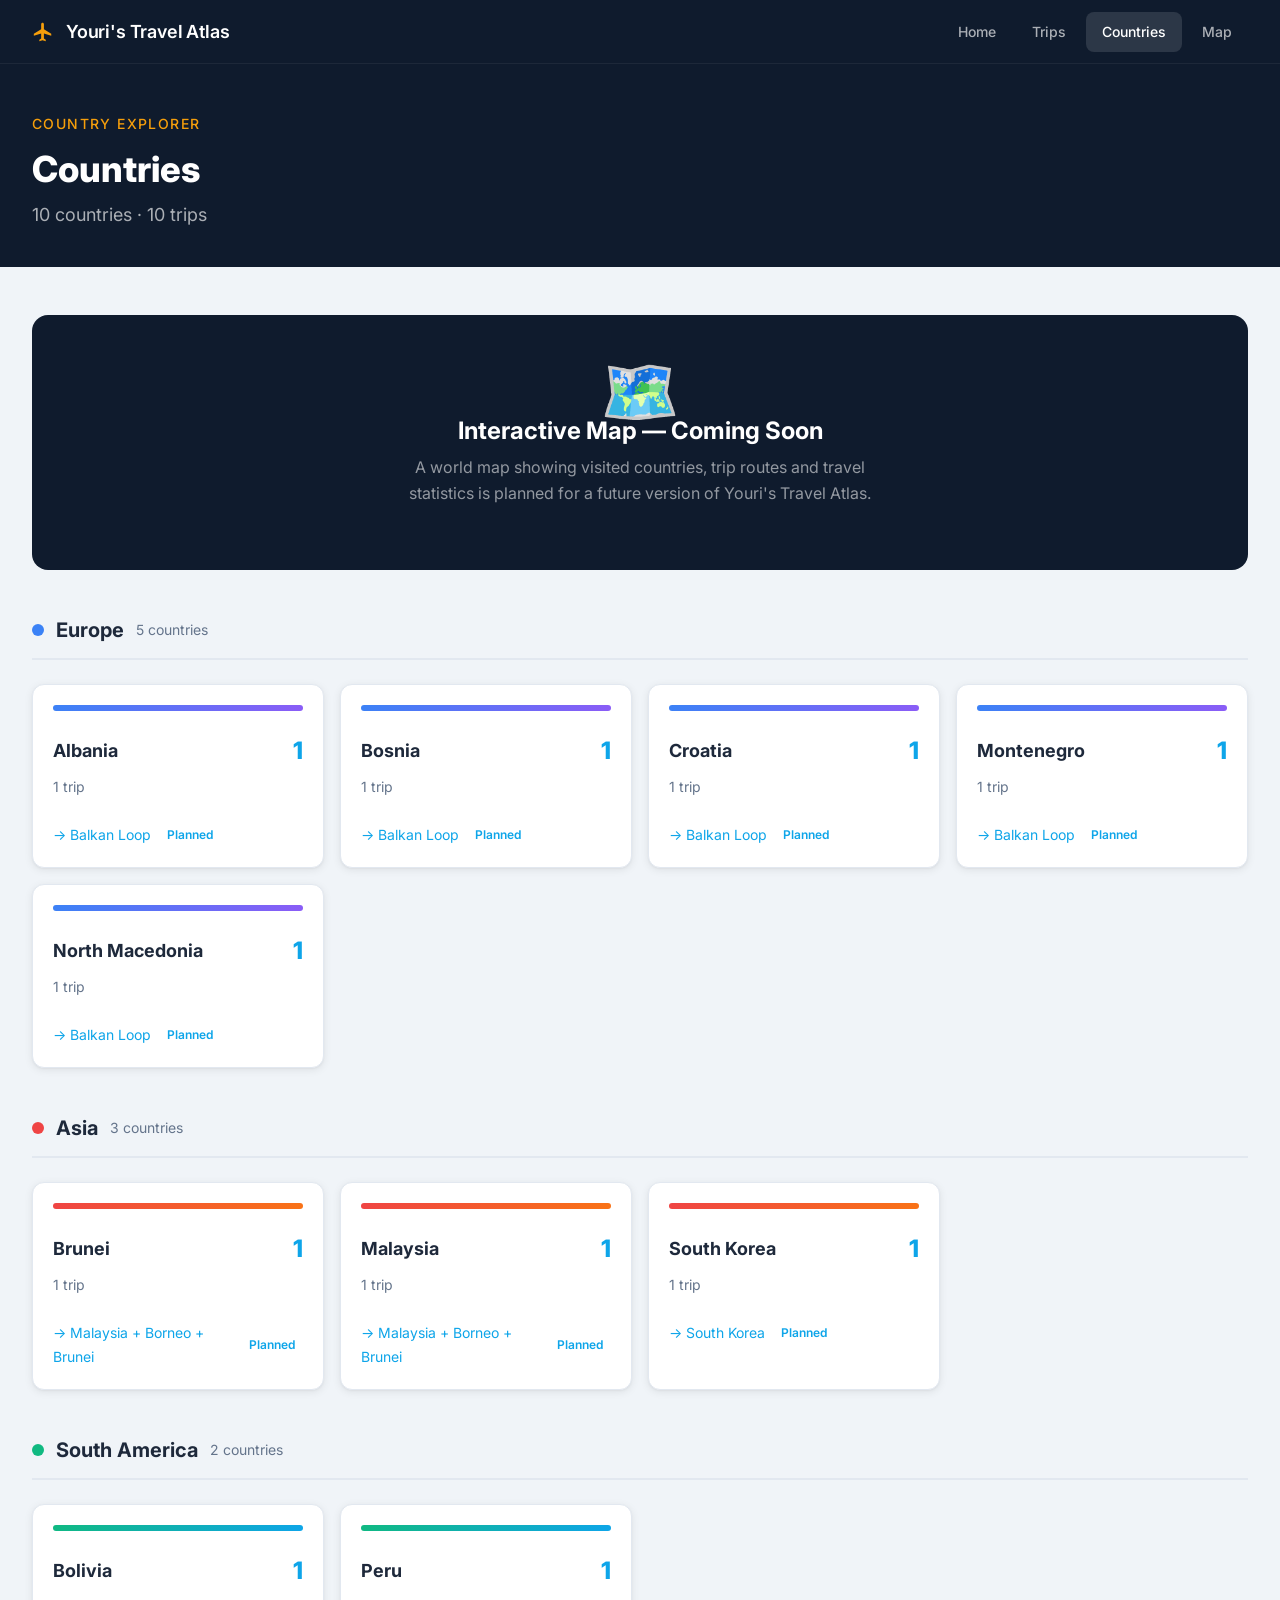
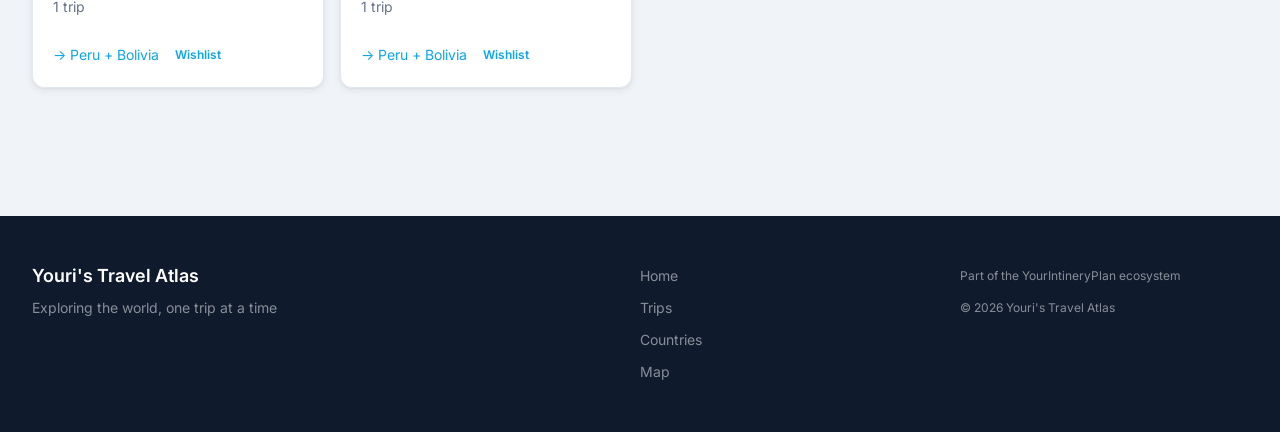
==== countries.html @ 41c8af6f "feat: initial release — Youri's Travel Atlas v1 Complete travel dashboard built with vanilla HTML/CS" ====
<!DOCTYPE html>
<html lang="nl">
<head>
  <meta charset="UTF-8">
  <meta name="viewport" content="width=device-width, initial-scale=1.0">
  <title>Countries | Youri's Travel Atlas</title>
  <meta name="description" content="Every country Youri has visited or is planning to visit.">

  <link rel="preconnect" href="https://fonts.googleapis.com">
  <link rel="preconnect" href="https://fonts.gstatic.com" crossorigin>
  <link href="https://fonts.googleapis.com/css2?family=Inter:wght@300;400;500;600;700;800&display=swap" rel="stylesheet">

  <link rel="stylesheet" href="css/variables.css">
  <link rel="stylesheet" href="css/base.css">
  <link rel="stylesheet" href="css/components.css">
  <link rel="stylesheet" href="css/pages/countries.css">
</head>
<body>

  <main>
    <div class="page-header">
      <div class="page-header-inner">
        <div class="page-header-label">Country Explorer</div>
        <h1 class="page-header-title">Countries</h1>
        <p class="page-header-subtitle" id="countriesStats">Loading…</p>
      </div>
    </div>

    <div class="countries-section">
      <div class="countries-inner">

        <!-- Map placeholder — future: interactive world map -->
        <div class="map-placeholder">
          <div class="map-placeholder-icon">🗺️</div>
          <div class="map-placeholder-title">Interactive Map — Coming Soon</div>
          <p class="map-placeholder-text">
            A world map showing visited countries, trip routes and travel statistics
            is planned for a future version of Youri's Travel Atlas.
          </p>
        </div>

        <div id="countriesContent">
          <div class="loading-spinner"><div class="spinner"></div><p>Loading countries…</p></div>
        </div>

      </div>
    </div>
  </main>

  <script src="js/config/users.js"></script>
  <script src="js/data/csvParser.js"></script>
  <script src="js/data/dataService.js"></script>
  <script src="js/utils/helpers.js"></script>
  <script src="js/components/navbar.js"></script>
  <script src="js/components/footer.js"></script>
  <script src="js/pages/countries.js"></script>
</body>
</html>
---- css/variables.css ----
:root {
  /* === BRAND PALETTE === */
  --atlas-navy:        #0f1b2d;
  --atlas-navy-mid:    #1e3a5f;
  --atlas-navy-light:  #2d527a;
  --atlas-blue:        #0ea5e9;
  --atlas-blue-dark:   #0284c7;
  --atlas-blue-light:  #e0f2fe;
  --atlas-gold:        #f59e0b;
  --atlas-gold-dark:   #d97706;
  --atlas-gold-light:  #fef3c7;

  /* === NEUTRALS === */
  --atlas-white:       #ffffff;
  --atlas-bg:          #f0f4f8;
  --atlas-bg-alt:      #e8eef5;
  --atlas-card:        #ffffff;
  --atlas-text:        #1e293b;
  --atlas-text-muted:  #64748b;
  --atlas-text-light:  #94a3b8;
  --atlas-border:      #e2e8f0;
  --atlas-border-dark: #cbd5e1;

  /* === STATUS COLORS === */
  --status-completed:  #10b981;
  --status-planned:    #0ea5e9;
  --status-booked:     #8b5cf6;
  --status-wishlist:   #f59e0b;
  --status-cancelled:  #ef4444;
  --status-in-progress:#f97316;

  /* === CONTINENT GRADIENTS === */
  --grad-asia:      linear-gradient(135deg, #ef4444 0%, #f97316 100%);
  --grad-europe:    linear-gradient(135deg, #3b82f6 0%, #8b5cf6 100%);
  --grad-americas:  linear-gradient(135deg, #10b981 0%, #0ea5e9 100%);
  --grad-africa:    linear-gradient(135deg, #f59e0b 0%, #ef4444 100%);
  --grad-oceania:   linear-gradient(135deg, #0ea5e9 0%, #6366f1 100%);
  --grad-other:     linear-gradient(135deg, #64748b 0%, #475569 100%);

  /* === SHADOWS === */
  --shadow-xs:  0 1px 2px 0 rgb(0 0 0 / 0.05);
  --shadow-sm:  0 1px 3px 0 rgb(0 0 0 / 0.1), 0 1px 2px -1px rgb(0 0 0 / 0.1);
  --shadow-md:  0 4px 6px -1px rgb(0 0 0 / 0.1), 0 2px 4px -2px rgb(0 0 0 / 0.1);
  --shadow-lg:  0 10px 15px -3px rgb(0 0 0 / 0.1), 0 4px 6px -4px rgb(0 0 0 / 0.1);
  --shadow-xl:  0 20px 25px -5px rgb(0 0 0 / 0.1), 0 8px 10px -6px rgb(0 0 0 / 0.1);
  --shadow-card:0 2px 8px 0 rgb(0 0 0 / 0.08), 0 1px 2px 0 rgb(0 0 0 / 0.04);

  /* === SPACING === */
  --sp-1: 0.25rem;  --sp-2: 0.5rem;   --sp-3: 0.75rem;
  --sp-4: 1rem;     --sp-5: 1.25rem;  --sp-6: 1.5rem;
  --sp-8: 2rem;     --sp-10: 2.5rem;  --sp-12: 3rem;
  --sp-16: 4rem;    --sp-20: 5rem;    --sp-24: 6rem;

  /* === TYPOGRAPHY === */
  --font-sans: 'Inter', -apple-system, BlinkMacSystemFont, 'Segoe UI', sans-serif;
  --fs-xs:   0.75rem;   --lh-xs:   1rem;
  --fs-sm:   0.875rem;  --lh-sm:   1.25rem;
  --fs-base: 1rem;      --lh-base: 1.5rem;
  --fs-lg:   1.125rem;  --lh-lg:   1.75rem;
  --fs-xl:   1.25rem;   --lh-xl:   1.75rem;
  --fs-2xl:  1.5rem;    --lh-2xl:  2rem;
  --fs-3xl:  1.875rem;  --lh-3xl:  2.25rem;
  --fs-4xl:  2.25rem;   --lh-4xl:  2.5rem;
  --fs-5xl:  3rem;      --lh-5xl:  1;
  --fw-normal: 400; --fw-medium: 500;
  --fw-semi: 600;   --fw-bold: 700; --fw-xbold: 800;

  /* === BORDER RADIUS === */
  --r-sm:   0.25rem; --r-md: 0.375rem; --r-lg: 0.5rem;
  --r-xl:   0.75rem; --r-2xl: 1rem;    --r-3xl: 1.5rem;
  --r-full: 9999px;

  /* === TRANSITIONS === */
  --t-fast: 120ms ease;
  --t-base: 200ms ease;
  --t-slow: 350ms ease;

  /* === LAYOUT === */
  --container-max: 1280px;
  --container-pad: clamp(1rem, 4vw, 2rem);
  --navbar-h: 64px;
}
---- css/base.css ----
*, *::before, *::after { box-sizing: border-box; margin: 0; padding: 0; }

html {
  font-size: 16px;
  scroll-behavior: smooth;
  -webkit-text-size-adjust: 100%;
}

body {
  font-family: var(--font-sans);
  font-size: var(--fs-base);
  line-height: var(--lh-base);
  color: var(--atlas-text);
  background: var(--atlas-bg);
  min-height: 100vh;
  display: flex;
  flex-direction: column;
  padding-top: var(--navbar-h);
}

main {
  flex: 1;
}

img, svg { display: block; max-width: 100%; }

a { color: inherit; text-decoration: none; }
a:hover { text-decoration: none; }

h1, h2, h3, h4, h5, h6 {
  font-weight: var(--fw-bold);
  line-height: 1.2;
  color: var(--atlas-text);
}

h1 { font-size: var(--fs-4xl); }
h2 { font-size: var(--fs-3xl); }
h3 { font-size: var(--fs-2xl); }
h4 { font-size: var(--fs-xl); }
h5 { font-size: var(--fs-lg); }
h6 { font-size: var(--fs-base); }

p { line-height: var(--lh-base); }

ul, ol { list-style: none; }

button {
  font-family: inherit;
  cursor: pointer;
  border: none;
  background: none;
}

input, select, textarea {
  font-family: inherit;
  font-size: var(--fs-base);
}

/* === CONTAINER === */
.container {
  width: 100%;
  max-width: var(--container-max);
  margin-inline: auto;
  padding-inline: var(--container-pad);
}

/* === SECTION === */
.section {
  padding-block: var(--sp-16);
}

.section-sm {
  padding-block: var(--sp-10);
}

.section-header {
  margin-bottom: var(--sp-10);
}

.section-title {
  font-size: var(--fs-3xl);
  font-weight: var(--fw-xbold);
  color: var(--atlas-text);
  margin-bottom: var(--sp-2);
}

.section-subtitle {
  font-size: var(--fs-lg);
  color: var(--atlas-text-muted);
}

/* === LOADING === */
.loading-spinner {
  display: flex;
  flex-direction: column;
  align-items: center;
  justify-content: center;
  gap: var(--sp-4);
  padding: var(--sp-16);
  color: var(--atlas-text-muted);
}

.spinner {
  width: 40px;
  height: 40px;
  border: 3px solid var(--atlas-border);
  border-top-color: var(--atlas-blue);
  border-radius: var(--r-full);
  animation: spin 0.8s linear infinite;
}

@keyframes spin {
  to { transform: rotate(360deg); }
}

/* === ERROR / EMPTY === */
.error-message,
.empty-message {
  display: flex;
  flex-direction: column;
  align-items: center;
  gap: var(--sp-3);
  padding: var(--sp-16);
  text-align: center;
  color: var(--atlas-text-muted);
}

.error-message { color: #dc2626; }

.error-icon,
.empty-icon {
  font-size: 2.5rem;
}

/* === UTILITY === */
.sr-only {
  position: absolute; width: 1px; height: 1px;
  padding: 0; margin: -1px; overflow: hidden;
  clip: rect(0,0,0,0); white-space: nowrap; border-width: 0;
}

.text-muted { color: var(--atlas-text-muted); }
.text-light { color: var(--atlas-text-light); }
.text-center { text-align: center; }
.font-bold { font-weight: var(--fw-bold); }
.font-semi { font-weight: var(--fw-semi); }

.grid-2 { display: grid; grid-template-columns: repeat(2, 1fr); gap: var(--sp-6); }
.grid-3 { display: grid; grid-template-columns: repeat(3, 1fr); gap: var(--sp-6); }
.grid-4 { display: grid; grid-template-columns: repeat(4, 1fr); gap: var(--sp-6); }

@media (max-width: 1024px) {
  .grid-4 { grid-template-columns: repeat(2, 1fr); }
  .grid-3 { grid-template-columns: repeat(2, 1fr); }
}

@media (max-width: 640px) {
  .grid-4, .grid-3, .grid-2 { grid-template-columns: 1fr; }
}

/* === FADE IN ANIMATION === */
@keyframes fadeInUp {
  from { opacity: 0; transform: translateY(16px); }
  to   { opacity: 1; transform: translateY(0); }
}

.fade-in {
  animation: fadeInUp 0.4s ease both;
}

.fade-in-delay-1 { animation-delay: 0.1s; }
.fade-in-delay-2 { animation-delay: 0.2s; }
.fade-in-delay-3 { animation-delay: 0.3s; }
---- css/components.css ----
/* === NAVBAR === */
.navbar {
  position: fixed;
  top: 0; left: 0; right: 0;
  height: var(--navbar-h);
  background: var(--atlas-navy);
  z-index: 100;
  border-bottom: 1px solid rgb(255 255 255 / 0.06);
}

.nav-container {
  max-width: var(--container-max);
  margin-inline: auto;
  padding-inline: var(--container-pad);
  height: 100%;
  display: flex;
  align-items: center;
  justify-content: space-between;
  gap: var(--sp-8);
}

.nav-brand {
  display: flex;
  align-items: center;
  gap: var(--sp-3);
  color: var(--atlas-white);
  text-decoration: none;
  flex-shrink: 0;
}

.nav-logo {
  width: 22px;
  height: 22px;
  color: var(--atlas-gold);
}

.nav-title {
  font-size: var(--fs-lg);
  font-weight: var(--fw-semi);
  letter-spacing: -0.01em;
  color: var(--atlas-white);
}

.nav-menu {
  display: flex;
  align-items: center;
  gap: var(--sp-1);
}

.nav-link {
  padding: var(--sp-2) var(--sp-4);
  border-radius: var(--r-lg);
  font-size: var(--fs-sm);
  font-weight: var(--fw-medium);
  color: rgb(255 255 255 / 0.65);
  transition: color var(--t-fast), background var(--t-fast);
}

.nav-link:hover {
  color: var(--atlas-white);
  background: rgb(255 255 255 / 0.08);
}

.nav-link.active {
  color: var(--atlas-white);
  background: rgb(255 255 255 / 0.12);
}

.nav-toggle {
  display: none;
  flex-direction: column;
  gap: 5px;
  padding: var(--sp-2);
  cursor: pointer;
}

.nav-toggle span {
  display: block;
  width: 22px;
  height: 2px;
  background: var(--atlas-white);
  border-radius: var(--r-full);
  transition: transform var(--t-base), opacity var(--t-base);
}

.nav-toggle.open span:nth-child(1) { transform: translateY(7px) rotate(45deg); }
.nav-toggle.open span:nth-child(2) { opacity: 0; }
.nav-toggle.open span:nth-child(3) { transform: translateY(-7px) rotate(-45deg); }

@media (max-width: 640px) {
  .nav-toggle { display: flex; }
  .nav-menu {
    display: none;
    position: absolute;
    top: var(--navbar-h);
    left: 0; right: 0;
    background: var(--atlas-navy);
    flex-direction: column;
    align-items: stretch;
    padding: var(--sp-3) var(--sp-4) var(--sp-4);
    border-top: 1px solid rgb(255 255 255 / 0.06);
    gap: var(--sp-1);
  }
  .nav-menu.open { display: flex; }
  .nav-link { padding: var(--sp-3) var(--sp-4); }
}

/* === FOOTER === */
.footer {
  background: var(--atlas-navy);
  color: rgb(255 255 255 / 0.5);
  margin-top: auto;
}

.footer-container {
  max-width: var(--container-max);
  margin-inline: auto;
  padding: var(--sp-12) var(--container-pad);
  display: grid;
  grid-template-columns: 2fr 1fr 1fr;
  gap: var(--sp-8);
}

.footer-title {
  font-size: var(--fs-lg);
  font-weight: var(--fw-semi);
  color: var(--atlas-white);
  display: block;
  margin-bottom: var(--sp-2);
}

.footer-tagline { font-size: var(--fs-sm); }

.footer-links {
  display: flex;
  flex-direction: column;
  gap: var(--sp-2);
}

.footer-links a {
  font-size: var(--fs-sm);
  color: rgb(255 255 255 / 0.5);
  transition: color var(--t-fast);
}

.footer-links a:hover { color: var(--atlas-white); }

.footer-meta { font-size: var(--fs-xs); }
.footer-copy { margin-top: var(--sp-2); }

@media (max-width: 768px) {
  .footer-container { grid-template-columns: 1fr; gap: var(--sp-6); }
}

/* === BADGE === */
.badge {
  display: inline-flex;
  align-items: center;
  gap: var(--sp-1);
  padding: 3px var(--sp-2);
  border-radius: var(--r-full);
  font-size: var(--fs-xs);
  font-weight: var(--fw-semi);
  line-height: 1;
  white-space: nowrap;
}

.badge-status-completed { background: #d1fae5; color: #065f46; }
.badge-status-planned   { background: #e0f2fe; color: #075985; }
.badge-status-booked    { background: #ede9fe; color: #4c1d95; }
.badge-status-wishlist  { background: #fef3c7; color: #78350f; }
.badge-status-cancelled { background: #fee2e2; color: #7f1d1d; }
.badge-status-in-progress { background: #ffedd5; color: #7c2d12; }

.badge-continent {
  background: var(--atlas-blue-light);
  color: var(--atlas-blue-dark);
}

.badge-type {
  background: var(--atlas-bg-alt);
  color: var(--atlas-text-muted);
}

/* === BUTTON === */
.btn {
  display: inline-flex;
  align-items: center;
  gap: var(--sp-2);
  padding: var(--sp-3) var(--sp-5);
  border-radius: var(--r-lg);
  font-size: var(--fs-sm);
  font-weight: var(--fw-medium);
  transition: all var(--t-base);
  cursor: pointer;
  white-space: nowrap;
}

.btn-primary {
  background: var(--atlas-blue);
  color: var(--atlas-white);
  border: 1px solid var(--atlas-blue);
}
.btn-primary:hover { background: var(--atlas-blue-dark); border-color: var(--atlas-blue-dark); }

.btn-outline {
  background: transparent;
  color: var(--atlas-text);
  border: 1px solid var(--atlas-border-dark);
}
.btn-outline:hover { background: var(--atlas-bg-alt); }

.btn-gold {
  background: var(--atlas-gold);
  color: var(--atlas-navy);
  border: 1px solid var(--atlas-gold);
  font-weight: var(--fw-semi);
}
.btn-gold:hover { background: var(--atlas-gold-dark); border-color: var(--atlas-gold-dark); }

.btn-ghost {
  background: transparent;
  color: var(--atlas-text-muted);
  border: 1px solid transparent;
}
.btn-ghost:hover { background: var(--atlas-bg-alt); color: var(--atlas-text); }

.btn-sm {
  padding: var(--sp-2) var(--sp-3);
  font-size: var(--fs-xs);
}

/* === CARD === */
.card {
  background: var(--atlas-card);
  border-radius: var(--r-2xl);
  box-shadow: var(--shadow-card);
  border: 1px solid var(--atlas-border);
  overflow: hidden;
  transition: transform var(--t-base), box-shadow var(--t-base);
}

.card:hover {
  transform: translateY(-2px);
  box-shadow: var(--shadow-lg);
}

.card-body {
  padding: var(--sp-6);
}

.card-header {
  padding: var(--sp-6) var(--sp-6) 0;
}

.card-footer {
  padding: 0 var(--sp-6) var(--sp-6);
  margin-top: var(--sp-4);
  border-top: 1px solid var(--atlas-border);
  padding-top: var(--sp-4);
}

/* === TRIP CARD === */
.trip-card {
  background: var(--atlas-card);
  border-radius: var(--r-2xl);
  box-shadow: var(--shadow-card);
  border: 1px solid var(--atlas-border);
  overflow: hidden;
  transition: transform var(--t-base), box-shadow var(--t-base);
  display: flex;
  flex-direction: column;
}

.trip-card:hover {
  transform: translateY(-3px);
  box-shadow: var(--shadow-xl);
}

.trip-card-banner {
  height: 130px;
  position: relative;
  display: flex;
  align-items: flex-end;
  padding: var(--sp-4);
}

.trip-card-banner-asia     { background: var(--grad-asia); }
.trip-card-banner-europe   { background: var(--grad-europe); }
.trip-card-banner-americas { background: var(--grad-americas); }
.trip-card-banner-africa   { background: var(--grad-africa); }
.trip-card-banner-oceania  { background: var(--grad-oceania); }
.trip-card-banner-other    { background: var(--grad-other); }

.trip-card-status {
  position: absolute;
  top: var(--sp-3);
  right: var(--sp-3);
}

.trip-card-body {
  padding: var(--sp-5);
  flex: 1;
  display: flex;
  flex-direction: column;
}

.trip-card-continent {
  font-size: var(--fs-xs);
  font-weight: var(--fw-semi);
  color: var(--atlas-text-light);
  text-transform: uppercase;
  letter-spacing: 0.08em;
  margin-bottom: var(--sp-2);
}

.trip-card-name {
  font-size: var(--fs-xl);
  font-weight: var(--fw-bold);
  color: var(--atlas-text);
  margin-bottom: var(--sp-3);
  line-height: 1.3;
}

.trip-card-meta {
  display: flex;
  flex-wrap: wrap;
  gap: var(--sp-2);
  margin-top: auto;
}

.trip-meta-item {
  display: flex;
  align-items: center;
  gap: 4px;
  font-size: var(--fs-sm);
  color: var(--atlas-text-muted);
}

.trip-meta-icon {
  font-size: 0.85em;
}

.trip-card-footer {
  padding: var(--sp-4) var(--sp-5);
  border-top: 1px solid var(--atlas-border);
  display: flex;
  align-items: center;
  justify-content: space-between;
  gap: var(--sp-3);
}

.trip-card-dates {
  font-size: var(--fs-xs);
  color: var(--atlas-text-muted);
}

/* === STAT CARD === */
.stat-card {
  background: var(--atlas-card);
  border-radius: var(--r-xl);
  padding: var(--sp-6);
  box-shadow: var(--shadow-card);
  border: 1px solid var(--atlas-border);
  text-align: center;
}

.stat-number {
  font-size: var(--fs-4xl);
  font-weight: var(--fw-xbold);
  color: var(--atlas-text);
  line-height: 1;
  margin-bottom: var(--sp-2);
}

.stat-number span {
  color: var(--atlas-blue);
}

.stat-label {
  font-size: var(--fs-sm);
  color: var(--atlas-text-muted);
  font-weight: var(--fw-medium);
}

/* === SEARCH & FILTER BAR === */
.filter-bar {
  background: var(--atlas-card);
  border-radius: var(--r-2xl);
  padding: var(--sp-5) var(--sp-6);
  box-shadow: var(--shadow-sm);
  border: 1px solid var(--atlas-border);
  display: flex;
  flex-wrap: wrap;
  gap: var(--sp-3);
  align-items: center;
  margin-bottom: var(--sp-8);
}

.search-input {
  flex: 1;
  min-width: 200px;
  padding: var(--sp-2) var(--sp-4);
  border: 1px solid var(--atlas-border);
  border-radius: var(--r-lg);
  font-size: var(--fs-sm);
  color: var(--atlas-text);
  background: var(--atlas-bg);
  transition: border-color var(--t-fast), box-shadow var(--t-fast);
}

.search-input:focus {
  outline: none;
  border-color: var(--atlas-blue);
  box-shadow: 0 0 0 3px rgb(14 165 233 / 0.1);
}

.filter-select {
  padding: var(--sp-2) var(--sp-4);
  border: 1px solid var(--atlas-border);
  border-radius: var(--r-lg);
  font-size: var(--fs-sm);
  color: var(--atlas-text);
  background: var(--atlas-bg);
  cursor: pointer;
  transition: border-color var(--t-fast);
}

.filter-select:focus {
  outline: none;
  border-color: var(--atlas-blue);
}

/* === TIMELINE === */
.timeline {
  position: relative;
  padding-left: var(--sp-8);
}

.timeline::before {
  content: '';
  position: absolute;
  left: 11px;
  top: 8px;
  bottom: 8px;
  width: 2px;
  background: var(--atlas-border);
}

.timeline-day {
  margin-bottom: var(--sp-8);
}

.timeline-day-header {
  display: flex;
  align-items: center;
  gap: var(--sp-3);
  margin-bottom: var(--sp-4);
  position: relative;
}

.timeline-dot {
  position: absolute;
  left: calc(var(--sp-8) * -1);
  width: 22px;
  height: 22px;
  border-radius: var(--r-full);
  background: var(--atlas-blue);
  border: 3px solid var(--atlas-white);
  box-shadow: 0 0 0 2px var(--atlas-blue);
}

.timeline-day-title {
  font-size: var(--fs-lg);
  font-weight: var(--fw-bold);
  color: var(--atlas-text);
}

.timeline-items {
  display: flex;
  flex-direction: column;
  gap: var(--sp-3);
}

.timeline-item {
  background: var(--atlas-card);
  border-radius: var(--r-xl);
  padding: var(--sp-4) var(--sp-5);
  border: 1px solid var(--atlas-border);
  display: flex;
  gap: var(--sp-4);
  align-items: flex-start;
  transition: box-shadow var(--t-fast);
}

.timeline-item:hover { box-shadow: var(--shadow-md); }

.timeline-item-icon {
  width: 36px;
  height: 36px;
  border-radius: var(--r-lg);
  background: var(--atlas-blue-light);
  display: flex;
  align-items: center;
  justify-content: center;
  font-size: 1rem;
  flex-shrink: 0;
}

.timeline-item-content { flex: 1; }

.timeline-item-name {
  font-weight: var(--fw-semi);
  color: var(--atlas-text);
  margin-bottom: var(--sp-1);
}

.timeline-item-meta {
  font-size: var(--fs-sm);
  color: var(--atlas-text-muted);
  display: flex;
  flex-wrap: wrap;
  gap: var(--sp-2);
}

/* === NOTE CARD === */
.note-card {
  background: var(--atlas-card);
  border-radius: var(--r-xl);
  padding: var(--sp-5);
  border: 1px solid var(--atlas-border);
  border-left: 4px solid var(--atlas-blue);
}

.note-card.priority-high   { border-left-color: #ef4444; }
.note-card.priority-medium { border-left-color: var(--atlas-gold); }
.note-card.priority-low    { border-left-color: #10b981; }

.note-card-title {
  font-size: var(--fs-base);
  font-weight: var(--fw-semi);
  color: var(--atlas-text);
  margin-bottom: var(--sp-2);
}

.note-card-text {
  font-size: var(--fs-sm);
  color: var(--atlas-text-muted);
  line-height: 1.6;
}

.note-card-meta {
  margin-top: var(--sp-3);
  display: flex;
  flex-wrap: wrap;
  gap: var(--sp-2);
  align-items: center;
  font-size: var(--fs-xs);
  color: var(--atlas-text-light);
}

/* === PAGE HEADER === */
.page-header {
  background: var(--atlas-navy);
  color: var(--atlas-white);
  padding: var(--sp-12) 0 var(--sp-10);
}

.page-header-inner {
  max-width: var(--container-max);
  margin-inline: auto;
  padding-inline: var(--container-pad);
}

.page-header-label {
  font-size: var(--fs-sm);
  font-weight: var(--fw-medium);
  color: var(--atlas-gold);
  text-transform: uppercase;
  letter-spacing: 0.1em;
  margin-bottom: var(--sp-3);
}

.page-header-title {
  font-size: var(--fs-4xl);
  font-weight: var(--fw-xbold);
  color: var(--atlas-white);
  margin-bottom: var(--sp-3);
}

.page-header-subtitle {
  font-size: var(--fs-lg);
  color: rgb(255 255 255 / 0.65);
}

/* === BACK LINK === */
.back-link {
  display: inline-flex;
  align-items: center;
  gap: var(--sp-2);
  font-size: var(--fs-sm);
  color: rgb(255 255 255 / 0.6);
  margin-bottom: var(--sp-6);
  transition: color var(--t-fast);
}

.back-link:hover { color: var(--atlas-white); }

/* === COUNTRY CARD === */
.country-card {
  background: var(--atlas-card);
  border-radius: var(--r-xl);
  padding: var(--sp-5);
  border: 1px solid var(--atlas-border);
  box-shadow: var(--shadow-card);
  display: flex;
  flex-direction: column;
  gap: var(--sp-3);
  transition: transform var(--t-base), box-shadow var(--t-base);
}

.country-card:hover {
  transform: translateY(-2px);
  box-shadow: var(--shadow-lg);
}

.country-card-name {
  font-size: var(--fs-lg);
  font-weight: var(--fw-bold);
  color: var(--atlas-text);
}

.country-card-meta {
  font-size: var(--fs-sm);
  color: var(--atlas-text-muted);
}

.country-trips-count {
  font-size: var(--fs-2xl);
  font-weight: var(--fw-xbold);
  color: var(--atlas-blue);
}

/* === TABS === */
.tabs {
  display: flex;
  gap: var(--sp-1);
  border-bottom: 2px solid var(--atlas-border);
  margin-bottom: var(--sp-8);
}

.tab {
  padding: var(--sp-3) var(--sp-5);
  font-size: var(--fs-sm);
  font-weight: var(--fw-medium);
  color: var(--atlas-text-muted);
  border-bottom: 2px solid transparent;
  margin-bottom: -2px;
  cursor: pointer;
  transition: color var(--t-fast), border-color var(--t-fast);
}

.tab:hover { color: var(--atlas-text); }

.tab.active {
  color: var(--atlas-blue);
  border-bottom-color: var(--atlas-blue);
}

/* === OVERVIEW GRID === */
.overview-grid {
  display: grid;
  grid-template-columns: repeat(auto-fit, minmax(160px, 1fr));
  gap: var(--sp-4);
  margin-bottom: var(--sp-8);
}

.overview-item {
  background: var(--atlas-bg);
  border-radius: var(--r-xl);
  padding: var(--sp-4);
  text-align: center;
}

.overview-item-label {
  font-size: var(--fs-xs);
  color: var(--atlas-text-muted);
  text-transform: uppercase;
  letter-spacing: 0.06em;
  font-weight: var(--fw-medium);
  margin-bottom: var(--sp-2);
}

.overview-item-value {
  font-size: var(--fs-xl);
  font-weight: var(--fw-bold);
  color: var(--atlas-text);
}

/* === RESPONSIVE HELPERS === */
@media (max-width: 768px) {
  .filter-bar { flex-direction: column; align-items: stretch; }
  .search-input { min-width: 0; }
  .page-header-title { font-size: var(--fs-3xl); }
}
---- css/pages/countries.css ----
.countries-section {
  padding: var(--sp-12) 0 var(--sp-20);
}

.countries-inner {
  max-width: var(--container-max);
  margin-inline: auto;
  padding-inline: var(--container-pad);
}

.continent-group {
  margin-bottom: var(--sp-12);
}

.continent-group-header {
  display: flex;
  align-items: center;
  gap: var(--sp-3);
  margin-bottom: var(--sp-6);
  padding-bottom: var(--sp-4);
  border-bottom: 2px solid var(--atlas-border);
}

.continent-group-title {
  font-size: var(--fs-xl);
  font-weight: var(--fw-bold);
  color: var(--atlas-text);
}

.continent-group-count {
  font-size: var(--fs-sm);
  color: var(--atlas-text-muted);
  font-weight: var(--fw-normal);
}

.continent-dot {
  width: 12px;
  height: 12px;
  border-radius: var(--r-full);
  flex-shrink: 0;
}

.continent-dot-asia     { background: #ef4444; }
.continent-dot-europe   { background: #3b82f6; }
.continent-dot-americas { background: #10b981; }
.continent-dot-africa   { background: #f59e0b; }
.continent-dot-oceania  { background: #8b5cf6; }
.continent-dot-other    { background: #64748b; }

.countries-grid {
  display: grid;
  grid-template-columns: repeat(auto-fill, minmax(240px, 1fr));
  gap: var(--sp-4);
}

.country-card-banner {
  height: 6px;
  border-radius: var(--r-full);
  margin-bottom: var(--sp-4);
}

.country-card-trips {
  display: flex;
  flex-direction: column;
  gap: var(--sp-2);
  margin-top: var(--sp-3);
}

.country-trip-link {
  font-size: var(--fs-sm);
  color: var(--atlas-blue);
  display: flex;
  align-items: center;
  gap: var(--sp-2);
  transition: color var(--t-fast);
}

.country-trip-link:hover { color: var(--atlas-blue-dark); }

.map-placeholder {
  background: var(--atlas-navy);
  border-radius: var(--r-2xl);
  padding: var(--sp-16);
  text-align: center;
  margin-bottom: var(--sp-12);
}

.map-placeholder-icon { font-size: 4rem; margin-bottom: var(--sp-4); }

.map-placeholder-title {
  font-size: var(--fs-2xl);
  font-weight: var(--fw-bold);
  color: var(--atlas-white);
  margin-bottom: var(--sp-3);
}

.map-placeholder-text {
  color: rgb(255 255 255 / 0.55);
  max-width: 480px;
  margin-inline: auto;
  line-height: 1.6;
}
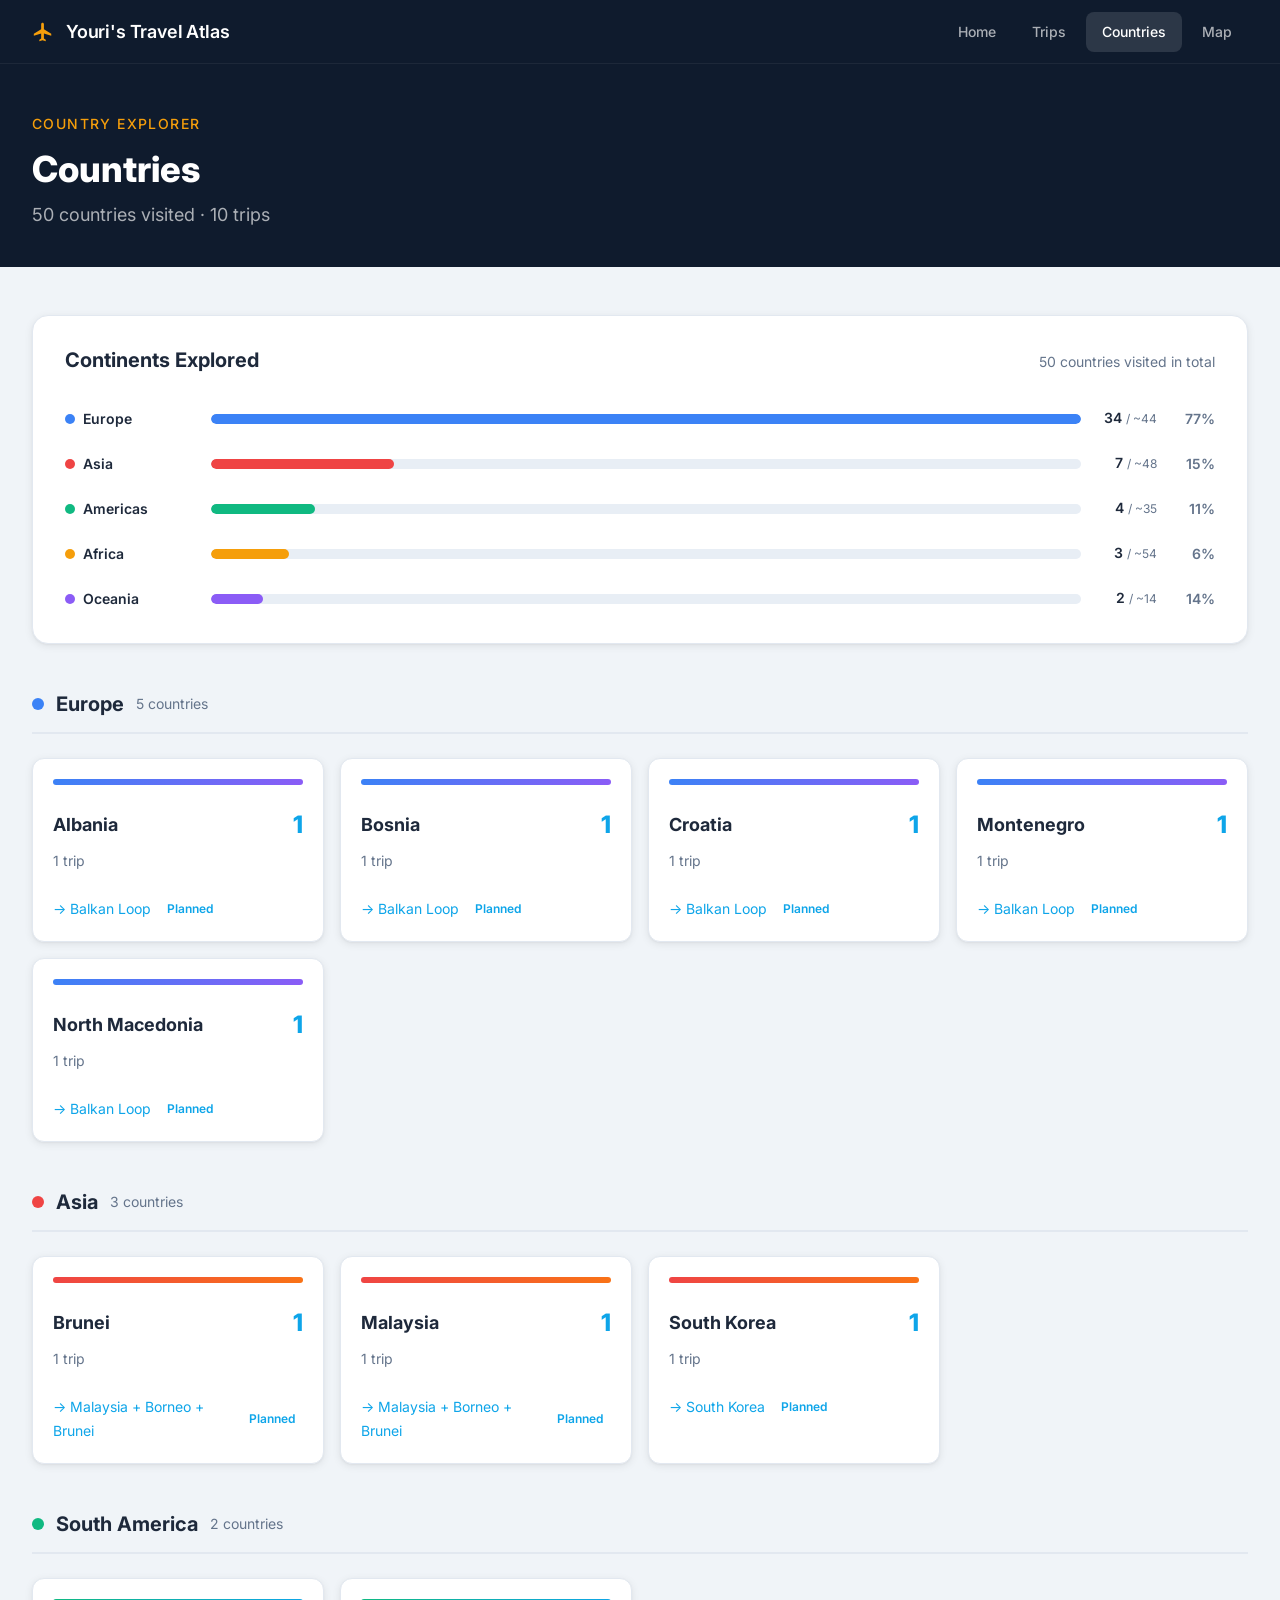
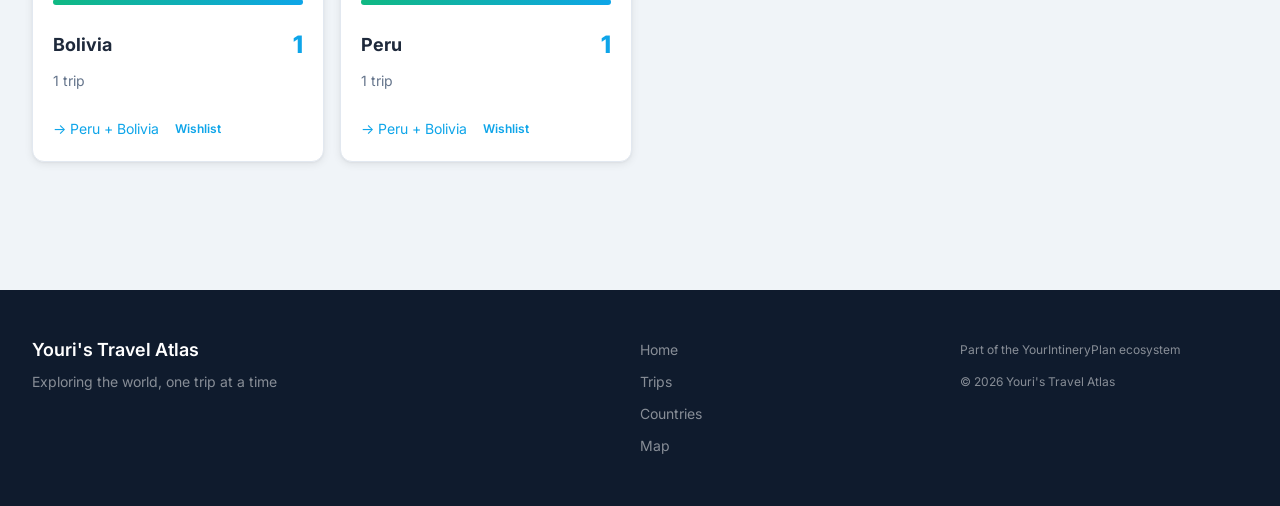
==== commit 90669966: "feat: structural improvements — timeline view, continent breakdown, priority list - Trips page: Grid" ====
--- a/countries.html
+++ b/countries.html
@@ -29,15 +29,7 @@
     <div class="countries-section">
       <div class="countries-inner">
 
-        <!-- Map placeholder — future: interactive world map -->
-        <div class="map-placeholder">
-          <div class="map-placeholder-icon">🗺️</div>
-          <div class="map-placeholder-title">Interactive Map — Coming Soon</div>
-          <p class="map-placeholder-text">
-            A world map showing visited countries, trip routes and travel statistics
-            is planned for a future version of Youri's Travel Atlas.
-          </p>
-        </div>
+        <div id="continentBreakdown"></div>
 
         <div id="countriesContent">
           <div class="loading-spinner"><div class="spinner"></div><p>Loading countries…</p></div>
--- a/css/components.css
+++ b/css/components.css
@@ -4,7 +4,7 @@
   top: 0; left: 0; right: 0;
   height: var(--navbar-h);
   background: var(--atlas-navy);
-  z-index: 100;
+  z-index: 1100;
   border-bottom: 1px solid rgb(255 255 255 / 0.06);
 }
 
@@ -278,11 +278,34 @@
 }
 
 .trip-card-banner {
-  height: 130px;
+  height: 160px;
   position: relative;
   display: flex;
   align-items: flex-end;
   padding: var(--sp-4);
+  overflow: hidden;
+}
+
+.trip-card-banner-img {
+  background-size: cover;
+  background-position: center;
+}
+
+.trip-card-banner-overlay {
+  position: absolute;
+  inset: 0;
+  background: linear-gradient(to top, rgba(0,0,0,0.45) 0%, rgba(0,0,0,0.08) 100%);
+  pointer-events: none;
+}
+
+.trip-card-flag {
+  position: absolute;
+  bottom: var(--sp-3);
+  left: var(--sp-4);
+  font-size: 2rem;
+  line-height: 1;
+  filter: drop-shadow(0 2px 6px rgba(0,0,0,0.4));
+  z-index: 1;
 }
 
 .trip-card-banner-asia     { background: var(--grad-asia); }
@@ -296,6 +319,7 @@
   position: absolute;
   top: var(--sp-3);
   right: var(--sp-3);
+  z-index: 1;
 }
 
 .trip-card-body {
--- a/css/pages/countries.css
+++ b/css/pages/countries.css
@@ -77,26 +77,102 @@
 
 .country-trip-link:hover { color: var(--atlas-blue-dark); }
 
-.map-placeholder {
-  background: var(--atlas-navy);
+/* === CONTINENT BREAKDOWN === */
+.continent-breakdown {
+  background: var(--atlas-card);
   border-radius: var(--r-2xl);
-  padding: var(--sp-16);
-  text-align: center;
+  padding: var(--sp-8);
+  border: 1px solid var(--atlas-border);
+  box-shadow: var(--shadow-card);
   margin-bottom: var(--sp-12);
 }
 
-.map-placeholder-icon { font-size: 4rem; margin-bottom: var(--sp-4); }
-
-.map-placeholder-title {
-  font-size: var(--fs-2xl);
-  font-weight: var(--fw-bold);
-  color: var(--atlas-white);
-  margin-bottom: var(--sp-3);
+.breakdown-header {
+  display: flex;
+  align-items: baseline;
+  justify-content: space-between;
+  flex-wrap: wrap;
+  gap: var(--sp-2);
+  margin-bottom: var(--sp-8);
 }
 
-.map-placeholder-text {
-  color: rgb(255 255 255 / 0.55);
-  max-width: 480px;
-  margin-inline: auto;
-  line-height: 1.6;
+.breakdown-title {
+  font-size: var(--fs-xl);
+  font-weight: var(--fw-bold);
+  color: var(--atlas-text);
 }
+
+.breakdown-total {
+  font-size: var(--fs-sm);
+  color: var(--atlas-text-muted);
+}
+
+.breakdown-bars {
+  display: flex;
+  flex-direction: column;
+  gap: var(--sp-5);
+}
+
+.breakdown-row {
+  display: grid;
+  grid-template-columns: 130px 1fr 60px 42px;
+  align-items: center;
+  gap: var(--sp-4);
+}
+
+.breakdown-label {
+  display: flex;
+  align-items: center;
+  gap: var(--sp-2);
+}
+
+.breakdown-cont-dot {
+  width: 10px;
+  height: 10px;
+  border-radius: var(--r-full);
+  flex-shrink: 0;
+}
+
+.breakdown-cont-name {
+  font-size: var(--fs-sm);
+  font-weight: var(--fw-semi);
+  color: var(--atlas-text);
+}
+
+.breakdown-bar-wrap {
+  background: var(--atlas-bg-alt);
+  border-radius: var(--r-full);
+  height: 10px;
+  overflow: hidden;
+}
+
+.breakdown-bar {
+  height: 100%;
+  border-radius: var(--r-full);
+  transition: width 1s cubic-bezier(0.4, 0, 0.2, 1);
+}
+
+.breakdown-stats {
+  font-size: var(--fs-sm);
+  font-weight: var(--fw-semi);
+  color: var(--atlas-text);
+  text-align: right;
+}
+
+.breakdown-of {
+  font-size: var(--fs-xs);
+  color: var(--atlas-text-muted);
+  font-weight: var(--fw-normal);
+}
+
+.breakdown-pct {
+  font-size: var(--fs-sm);
+  font-weight: var(--fw-semi);
+  color: var(--atlas-text-muted);
+  text-align: right;
+}
+
+@media (max-width: 600px) {
+  .breakdown-row { grid-template-columns: 110px 1fr 42px; }
+  .breakdown-stats { display: none; }
+}
